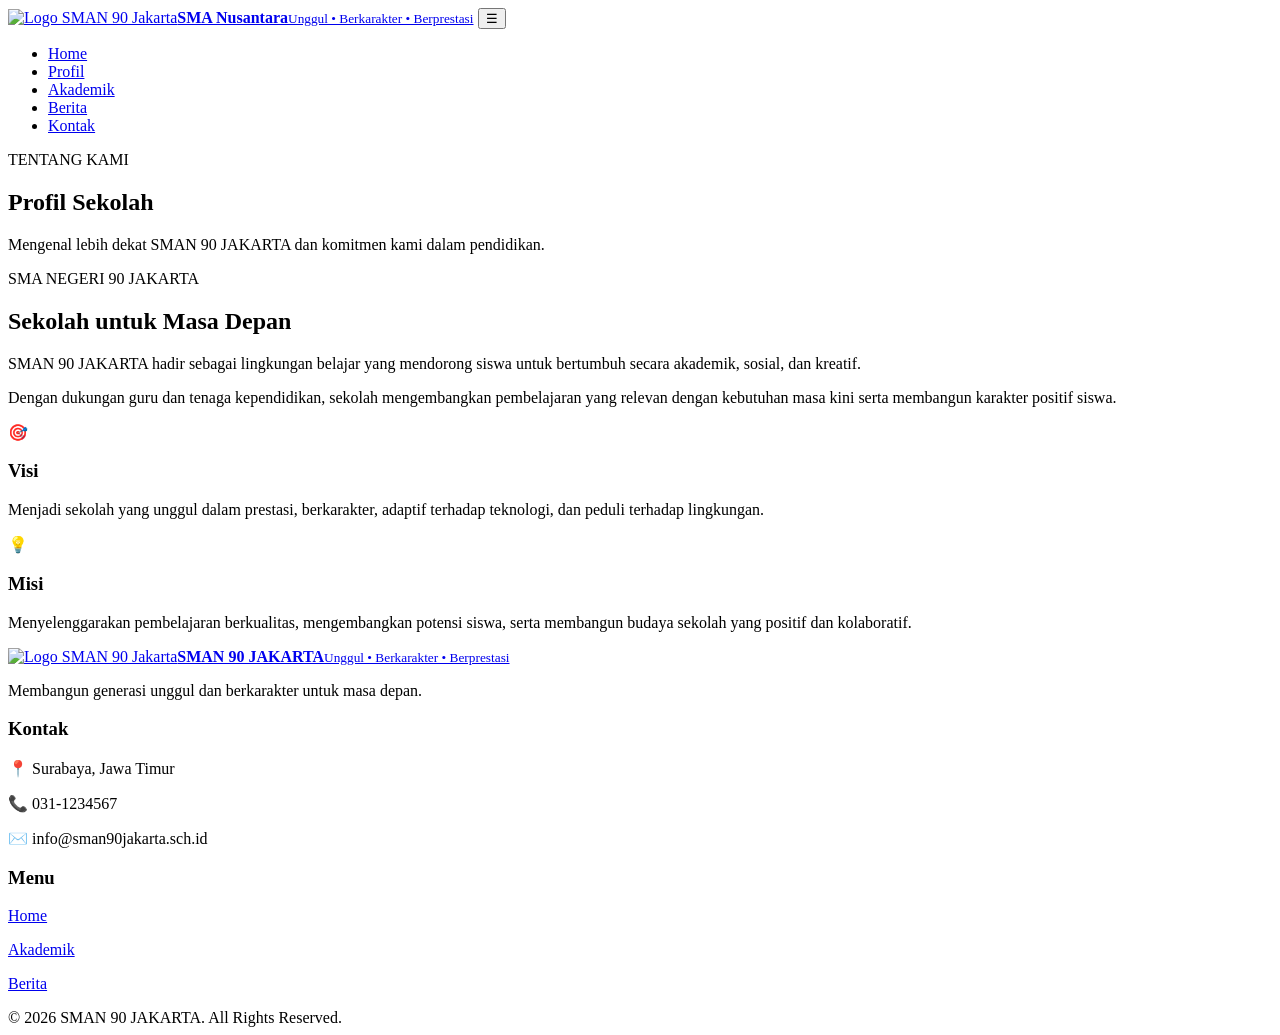
==== profil.html @ 4669dbe5 "Add files via upload" ====
<!DOCTYPE html>
<html lang="id">
<head>
  <meta charset="UTF-8">
  <meta name="viewport" content="width=device-width, initial-scale=1.0">
  <title>Profil | SMA NEGERI 90 JAKARTA</title>
  <link rel="stylesheet" href="css/style.css">
</head>
<body>

<header class="header">
  <nav class="navbar container">
    <a href="index.html" class="brand"><img class="brand-logo" src="images/LOGO.jpeg" alt="Logo SMAN 90 Jakarta"><span><strong>SMA Nusantara</strong><small>Unggul • Berkarakter • Berprestasi</small></span></a>
    <button class="menu-toggle" id="menuToggle">☰</button>
    <ul class="nav-menu" id="navMenu">
      <li><a href="index.html">Home</a></li>
      <li><a class="active" href="profil.html">Profil</a></li>
      <li><a href="index.html#akademik">Akademik</a></li>
      <li><a href="index.html#berita">Berita</a></li>
      <li><a href="index.html#kontak">Kontak</a></li>
    </ul>
  </nav>
</header>

<section class="page-hero">
  <div class="container">
    <p class="eyebrow light">TENTANG KAMI</p>
    <h1>Profil Sekolah</h1>
    <p>Mengenal lebih dekat SMAN 90 JAKARTA dan komitmen kami dalam pendidikan.</p>
  </div>
</section>

<section class="section">
  <div class="container about-grid">
    <div>
      <p class="eyebrow">SMA NEGERI 90 JAKARTA</p>
      <h2>Sekolah untuk <span>Masa Depan</span></h2>
      <p class="lead">SMAN 90 JAKARTA hadir sebagai lingkungan belajar yang mendorong siswa untuk bertumbuh secara akademik, sosial, dan kreatif.</p>
      <p>Dengan dukungan guru dan tenaga kependidikan, sekolah mengembangkan pembelajaran yang relevan dengan kebutuhan masa kini serta membangun karakter positif siswa.</p>
    </div>
    <div class="school-illustration compact">
      <div class="sun"></div><div class="cloud cloud-1"></div><div class="building"><div class="roof"></div><div class="building-body"><div class="window-row"><i></i><i></i><i></i><i></i><i></i></div><div class="door"></div></div></div><div class="ground"></div>
    </div>
  </div>
</section>

<section class="section soft">
  <div class="container vision-grid">
    <div class="info-panel"><div class="card-icon blue">🎯</div><h3>Visi</h3><p>Menjadi sekolah yang unggul dalam prestasi, berkarakter, adaptif terhadap teknologi, dan peduli terhadap lingkungan.</p></div>
    <div class="info-panel"><div class="card-icon green">💡</div><h3>Misi</h3><p>Menyelenggarakan pembelajaran berkualitas, mengembangkan potensi siswa, serta membangun budaya sekolah yang positif dan kolaboratif.</p></div>
  </div>
</section>

<footer id="kontak">
  <div class="container footer-grid">
    <div><a href="index.html" class="brand footer-brand"><img class="brand-logo" src="images/OIP.jpeg" alt="Logo SMAN 90 Jakarta"><span><strong>SMAN 90 JAKARTA</strong><small>Unggul • Berkarakter • Berprestasi</small></span></a><p>Membangun generasi unggul dan berkarakter untuk masa depan.</p></div>
    <div><h3>Kontak</h3><p>📍 Surabaya, Jawa Timur</p><p>📞 031-1234567</p><p>✉️ info@sman90jakarta.sch.id</p></div>
    <div><h3>Menu</h3><p><a href="index.html">Home</a></p><p><a href="index.html#akademik">Akademik</a></p><p><a href="index.html#berita">Berita</a></p></div>
  </div>
  <div class="copyright">© 2026 SMAN 90 JAKARTA. All Rights Reserved.</div>
</footer>

<script src="js/script.js"></script>
</body>
</html>
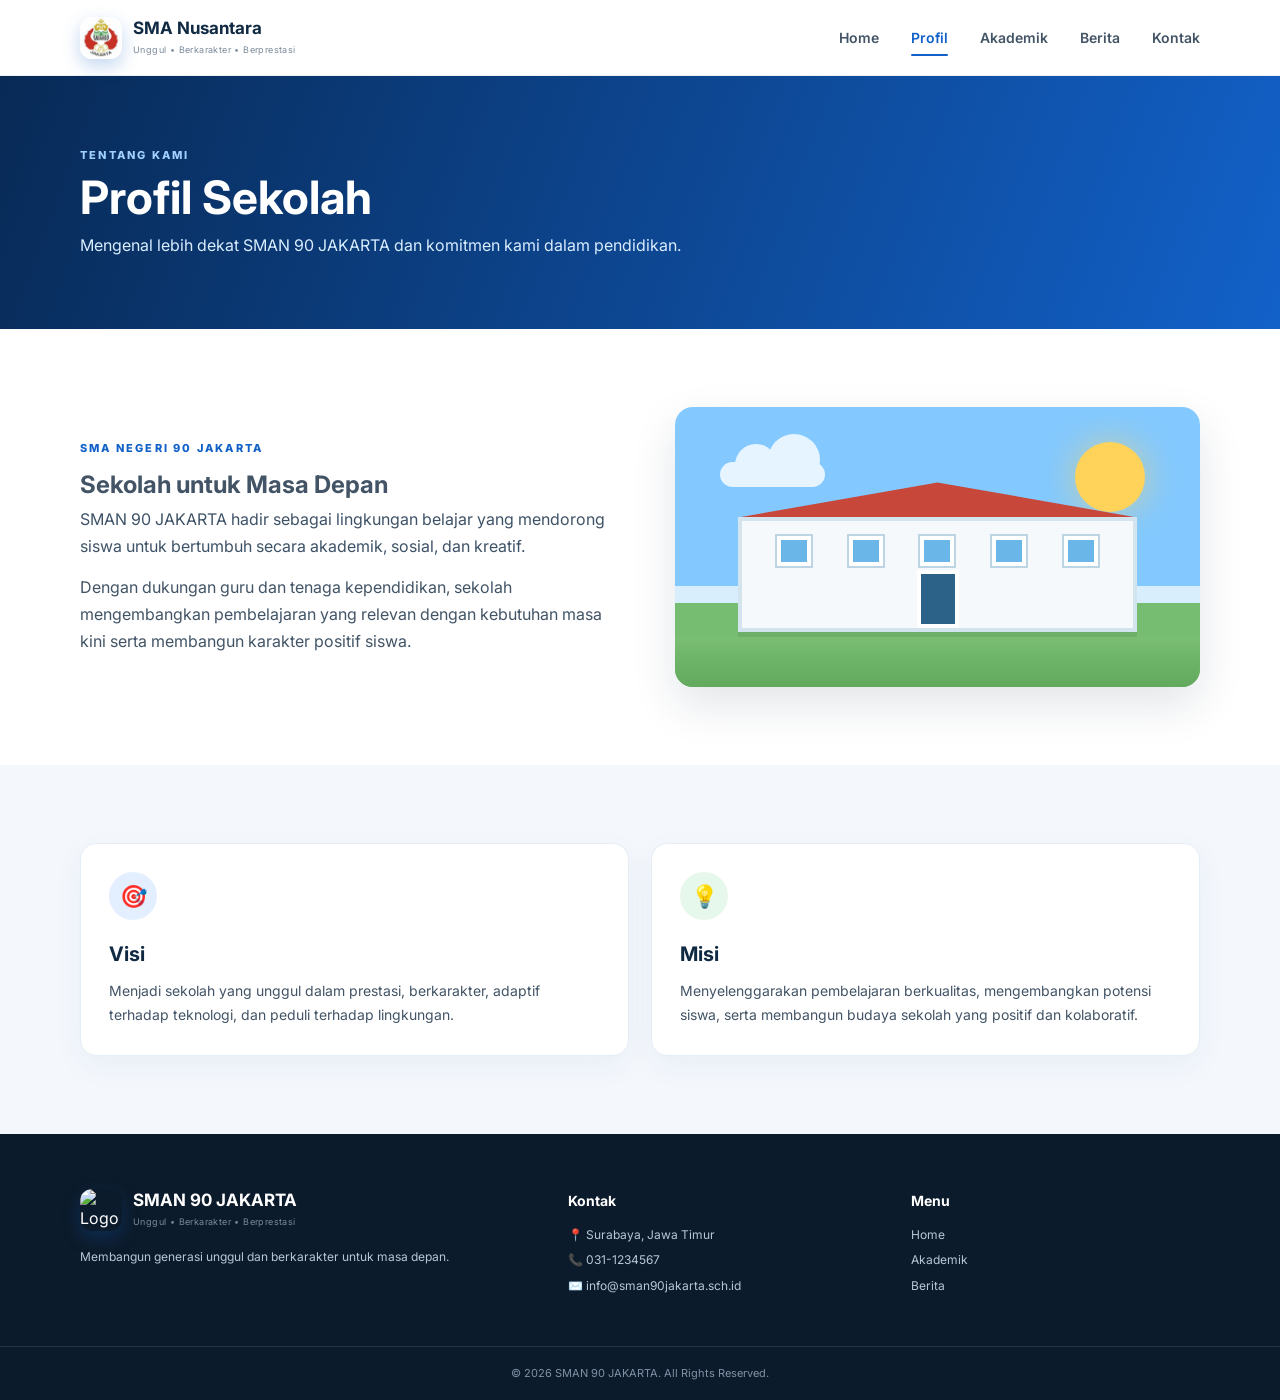
==== commit 68eb6759: "Update profil.html" ====
--- a/profil.html
+++ b/profil.html
@@ -4,13 +4,13 @@
   <meta charset="UTF-8">
   <meta name="viewport" content="width=device-width, initial-scale=1.0">
   <title>Profil | SMA NEGERI 90 JAKARTA</title>
-  <link rel="stylesheet" href="css/style.css">
+  <link rel="stylesheet" href="style.css">
 </head>
 <body>
 
 <header class="header">
   <nav class="navbar container">
-    <a href="index.html" class="brand"><img class="brand-logo" src="images/LOGO.jpeg" alt="Logo SMAN 90 Jakarta"><span><strong>SMA Nusantara</strong><small>Unggul • Berkarakter • Berprestasi</small></span></a>
+    <a href="index.html" class="brand"><img class="brand-logo" img src="LOGO.jpeg" alt="Logo SMAN 90 Jakarta"><span><strong>SMA Nusantara</strong><small>Unggul • Berkarakter • Berprestasi</small></span></a>
     <button class="menu-toggle" id="menuToggle">☰</button>
     <ul class="nav-menu" id="navMenu">
       <li><a href="index.html">Home</a></li>
@@ -60,6 +60,6 @@
   <div class="copyright">© 2026 SMAN 90 JAKARTA. All Rights Reserved.</div>
 </footer>
 
-<script src="js/script.js"></script>
+<script src="script.js"></script>
 </body>
 </html>
--- a/style.css
+++ b/style.css
@@ -0,0 +1,83 @@
+@import url('https://fonts.googleapis.com/css2?family=Inter:wght@400;500;600;700;800&display=swap');
+
+:root{--blue:#1261c9;--dark:#102a43;--text:#425466;--muted:#718096;--soft:#f4f8fd;--border:#e5edf5;--white:#fff}
+*{margin:0;padding:0;box-sizing:border-box}
+html{scroll-behavior:smooth}
+body{font-family:'Inter',Arial,sans-serif;color:var(--text);line-height:1.7;background:#fff}
+a{color:inherit}
+.container{width:min(1120px,calc(100% - 40px));margin:auto}
+.header{height:76px;background:#fff;border-bottom:1px solid #edf1f5;position:sticky;top:0;z-index:1000}
+.navbar{height:76px;display:flex;align-items:center;justify-content:space-between}
+.brand{display:flex;align-items:center;gap:11px;text-decoration:none;color:var(--dark)}
+.brand-logo{width:42px;height:42px;border-radius:12px;object-fit:cover;display:block;box-shadow:0 7px 18px rgba(18,97,201,.25)}
+.brand strong{display:block;font-size:17px;line-height:1.1}
+.brand small{display:block;font-size:9px;color:#7b8a9a;letter-spacing:.4px;margin-top:4px}
+.nav-menu{display:flex;gap:32px;list-style:none;align-items:center}
+.nav-menu a{text-decoration:none;font-size:14px;font-weight:600;color:#425466;padding:27px 0;position:relative}
+.nav-menu a:hover,.nav-menu a.active{color:var(--blue)}
+.nav-menu a.active:after{content:'';position:absolute;left:0;right:0;bottom:17px;height:2px;background:var(--blue);border-radius:2px}
+.menu-toggle{display:none;border:0;background:transparent;font-size:26px;color:var(--dark);cursor:pointer}
+
+.hero{min-height:520px;position:relative;display:flex;align-items:center;overflow:hidden;background:linear-gradient(110deg,#071f42 0%,#0c4e9c 50%,#8ec5f7 100%)}
+.hero:after{content:'';position:absolute;right:-80px;bottom:-170px;width:720px;height:520px;border-radius:50%;background:rgba(255,255,255,.1);transform:rotate(-8deg)}
+.hero-overlay{position:absolute;inset:0;background:radial-gradient(circle at 80% 35%,rgba(255,255,255,.22),transparent 28%),linear-gradient(90deg,rgba(2,18,42,.28),transparent)}
+.hero-content{position:relative;z-index:2;display:flex;align-items:center;justify-content:space-between;gap:40px}
+.hero-copy{max-width:650px;color:#fff}
+.eyebrow{font-size:11px;font-weight:800;letter-spacing:2.2px;color:var(--blue);margin-bottom:7px}
+.eyebrow.light{color:#9fd0ff}
+.hero h1{font-size:62px;line-height:1.05;letter-spacing:-2px;margin:8px 0 18px;color:#fff}
+.hero h1 span{color:#68b7ff}
+.hero-text{font-size:18px;max-width:610px;color:#eaf4ff;margin-bottom:28px}
+.hero-actions{display:flex;gap:12px;flex-wrap:wrap}
+.btn{display:inline-flex;align-items:center;gap:14px;padding:12px 20px;border-radius:9px;text-decoration:none;font-size:13px;font-weight:700;transition:.2s}
+.btn-primary{background:#1683f7;color:#fff;box-shadow:0 9px 25px rgba(0,0,0,.18)}
+.btn-primary:hover{transform:translateY(-2px);background:#0e74df}
+.btn-ghost{border:1px solid rgba(255,255,255,.45);color:#fff;background:rgba(255,255,255,.08)}
+.hero-card{width:230px;padding:22px;border:1px solid rgba(255,255,255,.25);border-radius:18px;background:rgba(255,255,255,.12);backdrop-filter:blur(10px);color:#fff}
+.hero-card .mini-icon{font-size:30px;margin-bottom:8px}
+.hero-card strong{display:block;font-size:25px}
+.hero-card span{display:block;font-size:12px;color:#e7f3ff}
+
+.section{padding:78px 0}
+.about-grid{display:grid;grid-template-columns:1fr 1fr;gap:70px;align-items:center}
+.about h2,.section-heading h2{font-size:36px;line-height:1.2;color:var(--dark);letter-spacing:-1px;margin-bottom:18px}
+.about h2 span{color:var(--blue)}
+.lead{font-size:16px;color:#3e5267;margin-bottom:14px}
+.text-link{display:inline-block;color:var(--blue);text-decoration:none;font-weight:700;font-size:13px;margin-top:18px}
+.text-link span{margin-left:7px}
+.school-illustration{height:320px;border-radius:18px;overflow:hidden;position:relative;background:linear-gradient(#83c9ff 0 64%,#d8eefc 64% 70%,#76bd72 70% 100%);box-shadow:0 18px 45px rgba(16,42,67,.12)}
+.school-illustration.compact{height:280px}
+.sun{position:absolute;width:70px;height:70px;border-radius:50%;background:#ffd35a;right:55px;top:35px;box-shadow:0 0 35px rgba(255,211,90,.55)}
+.cloud{position:absolute;width:105px;height:25px;background:#fff;border-radius:30px;opacity:.8}
+.cloud:before,.cloud:after{content:'';position:absolute;background:#fff;border-radius:50%}
+.cloud:before{width:42px;height:42px;left:15px;top:-18px}.cloud:after{width:52px;height:52px;left:48px;top:-28px}
+.cloud-1{left:45px;top:55px}.cloud-2{right:115px;top:105px;transform:scale(.7)}
+.building{position:absolute;left:12%;right:12%;bottom:55px;height:150px}
+.roof{height:35px;background:#c7473b;clip-path:polygon(50% 0,100% 100%,0 100%);filter:drop-shadow(0 5px 0 rgba(112,47,38,.2))}
+.building-body{height:115px;background:#f5f9fc;border:4px solid #d4e4ee;position:relative;box-shadow:0 9px 0 rgba(0,0,0,.08)}
+.window-row{display:flex;justify-content:space-around;gap:7px;padding:15px 20px}.window-row i{display:block;width:34px;height:30px;background:#6bb6e8;border:4px solid #fff;box-shadow:0 0 0 2px #bdd4e3}.window-row.bottom{padding-top:7px}
+.door{position:absolute;width:42px;height:58px;background:#2d6288;bottom:0;left:50%;transform:translateX(-50%);border:4px solid #fff}
+.tree{position:absolute;width:58px;height:90px;bottom:45px;background:#2e8a55;border-radius:55% 55% 35% 35%;box-shadow:inset -8px 0 rgba(0,0,0,.08)}.tree:after{content:'';position:absolute;width:9px;height:55px;background:#765238;left:24px;top:65px}.tree-left{left:6%}.tree-right{right:5%;transform:scale(1.15)}
+.ground{position:absolute;bottom:0;left:0;right:0;height:50px;background:linear-gradient(#79be72,#61a95d)}
+
+.stats{background:#f2f8fe;border-top:1px solid #e4eff9;border-bottom:1px solid #e4eff9}
+.stats-grid{display:grid;grid-template-columns:repeat(4,1fr);padding:26px 0}
+.stat{text-align:center;border-right:1px solid #d8e5f1}.stat:last-child{border-right:0}
+.stat-icon{display:block;font-size:25px;margin-bottom:4px}.stat strong{display:block;color:var(--dark);font-size:26px;line-height:1.2}.stat small{color:#60758a;font-size:12px}
+
+.soft{background:var(--soft)}
+.section-heading{text-align:center;max-width:680px;margin:0 auto 42px}.section-heading>p:not(.eyebrow){font-size:14px;color:#6c7f91}.cards{display:grid;grid-template-columns:repeat(3,1fr);gap:20px}.card,.info-panel{background:#fff;border:1px solid var(--border);border-radius:16px;padding:28px;box-shadow:0 10px 30px rgba(20,60,100,.05)}.card-icon{width:48px;height:48px;border-radius:50%;display:grid;place-items:center;font-size:22px;margin-bottom:17px}.card-icon.blue{background:#e3efff}.card-icon.green{background:#e6f7ec}.card-icon.orange{background:#fff0d8}.card h3{color:var(--dark);font-size:17px;margin-bottom:8px}.card p{font-size:13px;color:#6a7c8f}
+
+.row-heading{display:flex;justify-content:space-between;align-items:end;text-align:left;max-width:none;margin-bottom:30px}.row-heading h2{margin-bottom:0}
+.news-grid{display:grid;grid-template-columns:repeat(3,1fr);gap:20px}.news-card{overflow:hidden;border:1px solid var(--border);border-radius:15px;background:#fff}.news-image{height:170px;position:relative;display:flex;align-items:end;padding:18px;background-size:cover}.news-image:before{content:'';position:absolute;inset:0;background:linear-gradient(transparent,rgba(0,0,0,.45))}.news-image span{position:relative;color:#fff;font-size:10px;font-weight:800;letter-spacing:1.5px}.image-one{background:linear-gradient(135deg,#1261c9,#68b7ff)}.image-two{background:linear-gradient(135deg,#147d54,#8ad69b)}.image-three{background:linear-gradient(135deg,#c77a12,#ffd26a)}
+.news-body{padding:20px}.news-body small{color:#8392a2;font-size:11px}.news-body h3{color:var(--dark);font-size:16px;line-height:1.4;margin:8px 0}.news-body p{font-size:12px;color:#718096}.news-body a{display:inline-block;margin-top:14px;color:var(--blue);font-size:12px;font-weight:700;text-decoration:none}
+
+.page-hero{padding:70px 0;background:linear-gradient(110deg,#082a56,#1261c9);color:#fff}.page-hero h1{font-size:46px;line-height:1.1;margin:5px 0 10px}.page-hero p:last-child{color:#d9edff;max-width:650px}.vision-grid{display:grid;grid-template-columns:1fr 1fr;gap:22px}.info-panel h3{font-size:20px;color:var(--dark);margin-bottom:8px}.info-panel p{font-size:14px}
+
+footer{background:#0c1b2b;color:#b8c7d6;padding-top:55px}.footer-grid{display:grid;grid-template-columns:1.5fr 1fr 1fr;gap:55px;padding-bottom:45px}.footer-brand{color:#fff;margin-bottom:16px}.footer-grid h3{color:#fff;font-size:14px;margin-bottom:12px}.footer-grid p{font-size:12px;margin:5px 0}.footer-grid a{text-decoration:none}.copyright{border-top:1px solid rgba(255,255,255,.1);text-align:center;padding:17px;font-size:11px;color:#7f91a5}
+
+@media(max-width:800px){
+  .header,.navbar{height:68px}.nav-menu{display:none;position:absolute;left:0;right:0;top:68px;background:#fff;padding:10px 20px;border-bottom:1px solid var(--border);box-shadow:0 12px 25px rgba(0,0,0,.08);flex-direction:column;gap:0;align-items:stretch}.nav-menu.show{display:flex}.nav-menu li{border-bottom:1px solid #f0f3f6}.nav-menu a{display:block;padding:13px 0}.nav-menu a.active:after{display:none}.menu-toggle{display:block}
+  .hero{min-height:590px}.hero-content{align-items:flex-start;flex-direction:column;padding-top:70px}.hero h1{font-size:48px}.hero-card{width:100%;max-width:330px}.about-grid{grid-template-columns:1fr;gap:35px}.stats-grid{grid-template-columns:1fr 1fr;gap:22px}.stat{border-right:0}.cards,.news-grid,.vision-grid{grid-template-columns:1fr}.row-heading{align-items:flex-start;gap:15px;flex-direction:column}.footer-grid{grid-template-columns:1fr;gap:28px}
+}
+@media(max-width:450px){.container{width:min(100% - 28px,1120px)}.hero h1{font-size:40px}.hero-text{font-size:15px}.section{padding:58px 0}.about h2,.section-heading h2{font-size:29px}.stats strong{font-size:23px}}
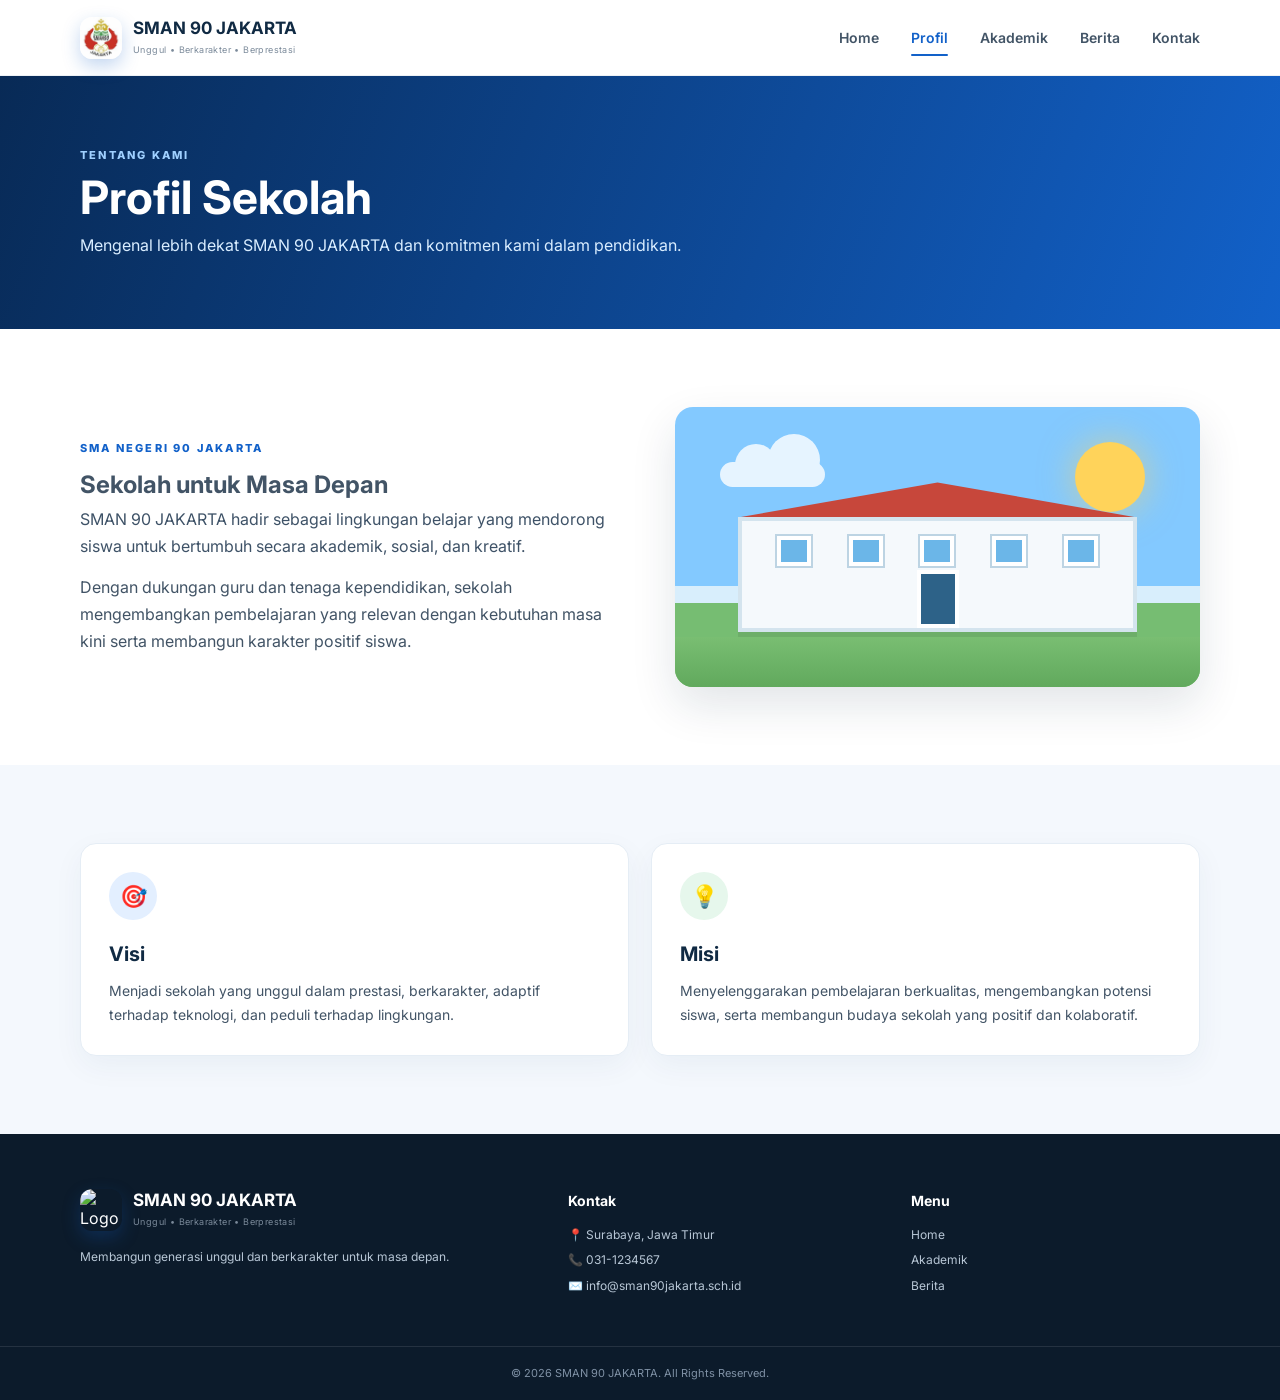
==== commit 0c9166b9: "Update profil.html" ====
--- a/profil.html
+++ b/profil.html
@@ -10,7 +10,7 @@
 
 <header class="header">
   <nav class="navbar container">
-    <a href="index.html" class="brand"><img class="brand-logo" img src="LOGO.jpeg" alt="Logo SMAN 90 Jakarta"><span><strong>SMA Nusantara</strong><small>Unggul • Berkarakter • Berprestasi</small></span></a>
+    <a href="index.html" class="brand"><img class="brand-logo" img src="LOGO.jpeg" alt="Logo SMAN 90 Jakarta"><span><strong>SMAN 90 JAKARTA</strong><small>Unggul • Berkarakter • Berprestasi</small></span></a>
     <button class="menu-toggle" id="menuToggle">☰</button>
     <ul class="nav-menu" id="navMenu">
       <li><a href="index.html">Home</a></li>
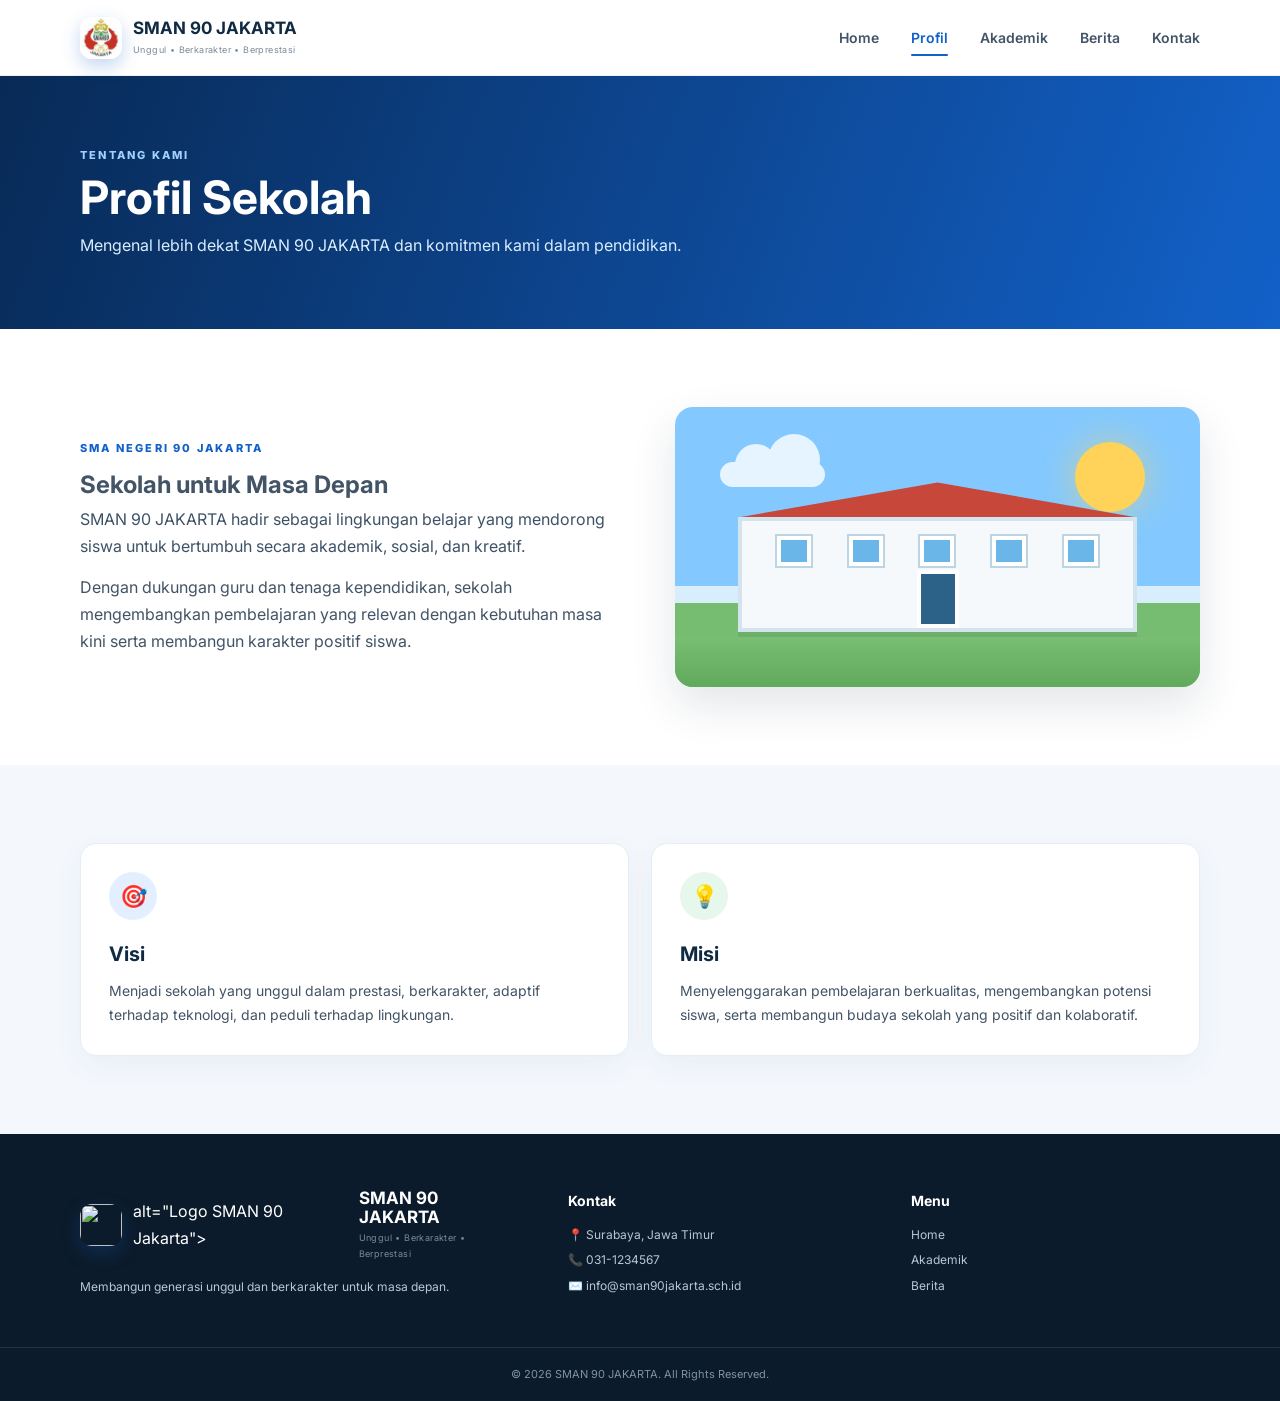
==== commit 78548107: "Update profil.html" ====
--- a/profil.html
+++ b/profil.html
@@ -53,7 +53,7 @@
 
 <footer id="kontak">
   <div class="container footer-grid">
-    <div><a href="index.html" class="brand footer-brand"><img class="brand-logo" src="images/OIP.jpeg" alt="Logo SMAN 90 Jakarta"><span><strong>SMAN 90 JAKARTA</strong><small>Unggul • Berkarakter • Berprestasi</small></span></a><p>Membangun generasi unggul dan berkarakter untuk masa depan.</p></div>
+    <div><a href="index.html" class="brand footer-brand"><img class="brand-logo" <img src="logo.jpeg"> alt="Logo SMAN 90 Jakarta"><span><strong>SMAN 90 JAKARTA</strong><small>Unggul • Berkarakter • Berprestasi</small></span></a><p>Membangun generasi unggul dan berkarakter untuk masa depan.</p></div>
     <div><h3>Kontak</h3><p>📍 Surabaya, Jawa Timur</p><p>📞 031-1234567</p><p>✉️ info@sman90jakarta.sch.id</p></div>
     <div><h3>Menu</h3><p><a href="index.html">Home</a></p><p><a href="index.html#akademik">Akademik</a></p><p><a href="index.html#berita">Berita</a></p></div>
   </div>
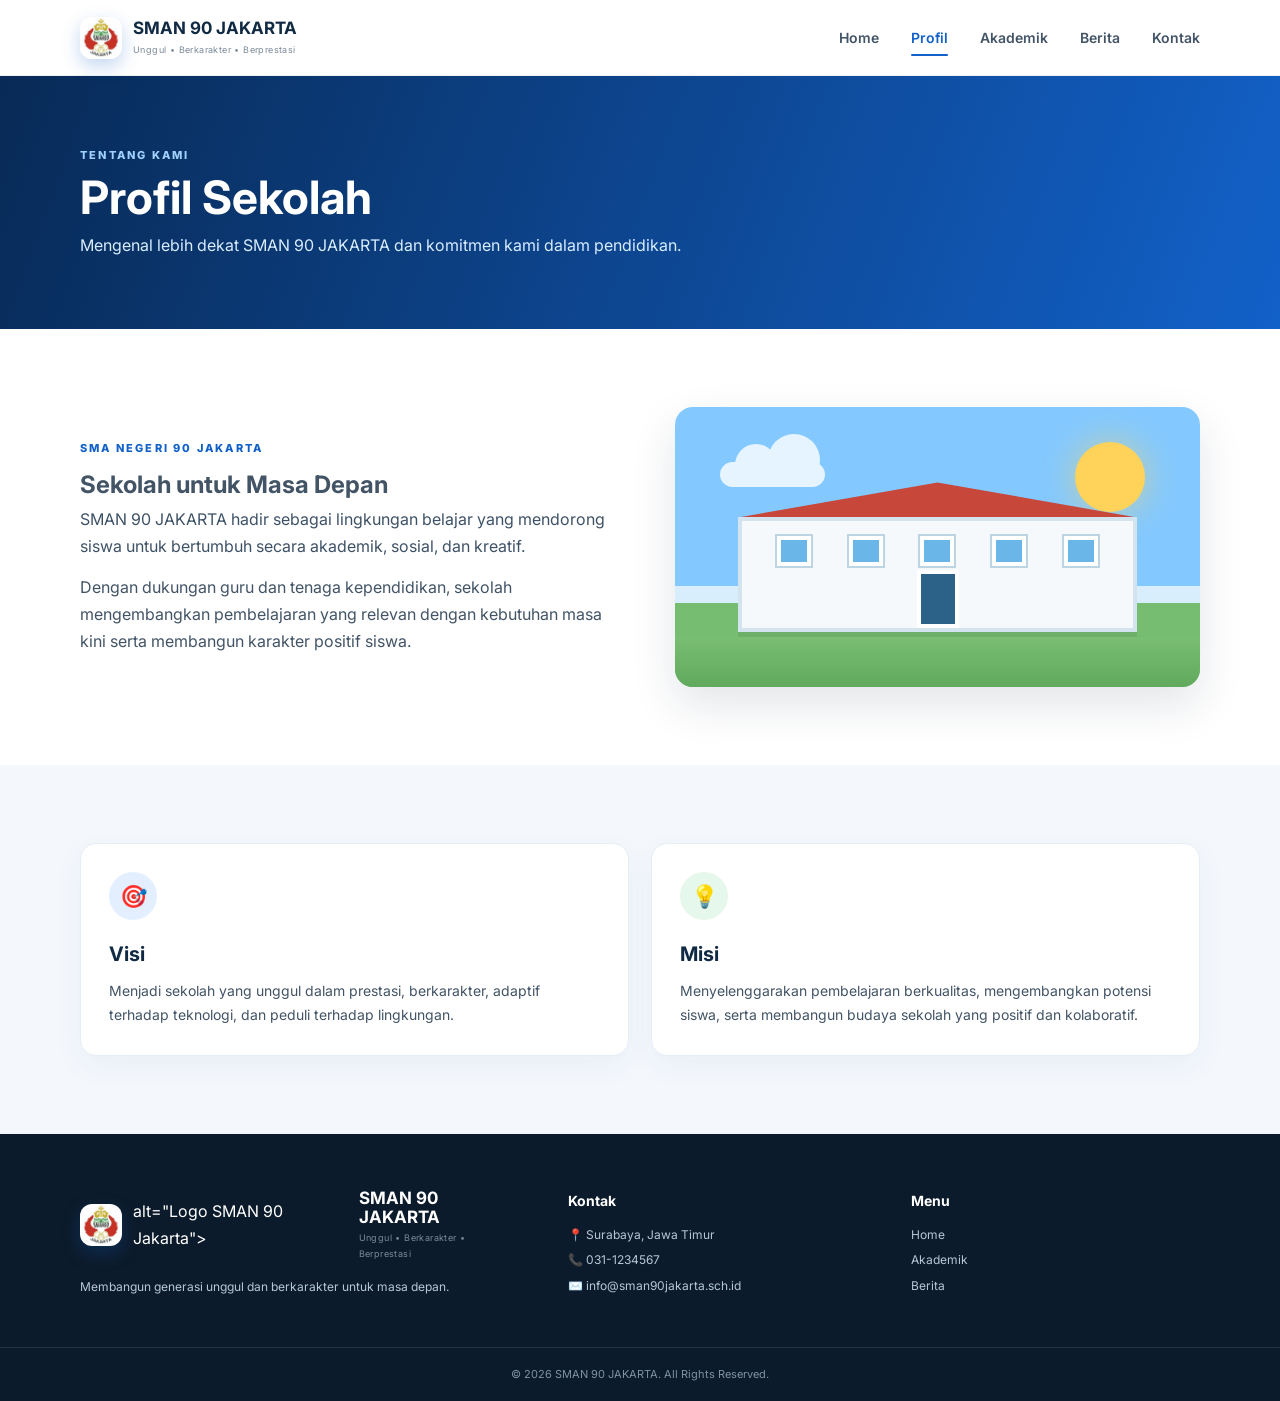
==== commit 4bdca97f: "Update profil.html" ====
--- a/profil.html
+++ b/profil.html
@@ -53,7 +53,7 @@
 
 <footer id="kontak">
   <div class="container footer-grid">
-    <div><a href="index.html" class="brand footer-brand"><img class="brand-logo" <img src="logo.jpeg"> alt="Logo SMAN 90 Jakarta"><span><strong>SMAN 90 JAKARTA</strong><small>Unggul • Berkarakter • Berprestasi</small></span></a><p>Membangun generasi unggul dan berkarakter untuk masa depan.</p></div>
+    <div><a href="index.html" class="brand footer-brand"><img class="brand-logo" <img src="LOGO.jpeg"> alt="Logo SMAN 90 Jakarta"><span><strong>SMAN 90 JAKARTA</strong><small>Unggul • Berkarakter • Berprestasi</small></span></a><p>Membangun generasi unggul dan berkarakter untuk masa depan.</p></div>
     <div><h3>Kontak</h3><p>📍 Surabaya, Jawa Timur</p><p>📞 031-1234567</p><p>✉️ info@sman90jakarta.sch.id</p></div>
     <div><h3>Menu</h3><p><a href="index.html">Home</a></p><p><a href="index.html#akademik">Akademik</a></p><p><a href="index.html#berita">Berita</a></p></div>
   </div>
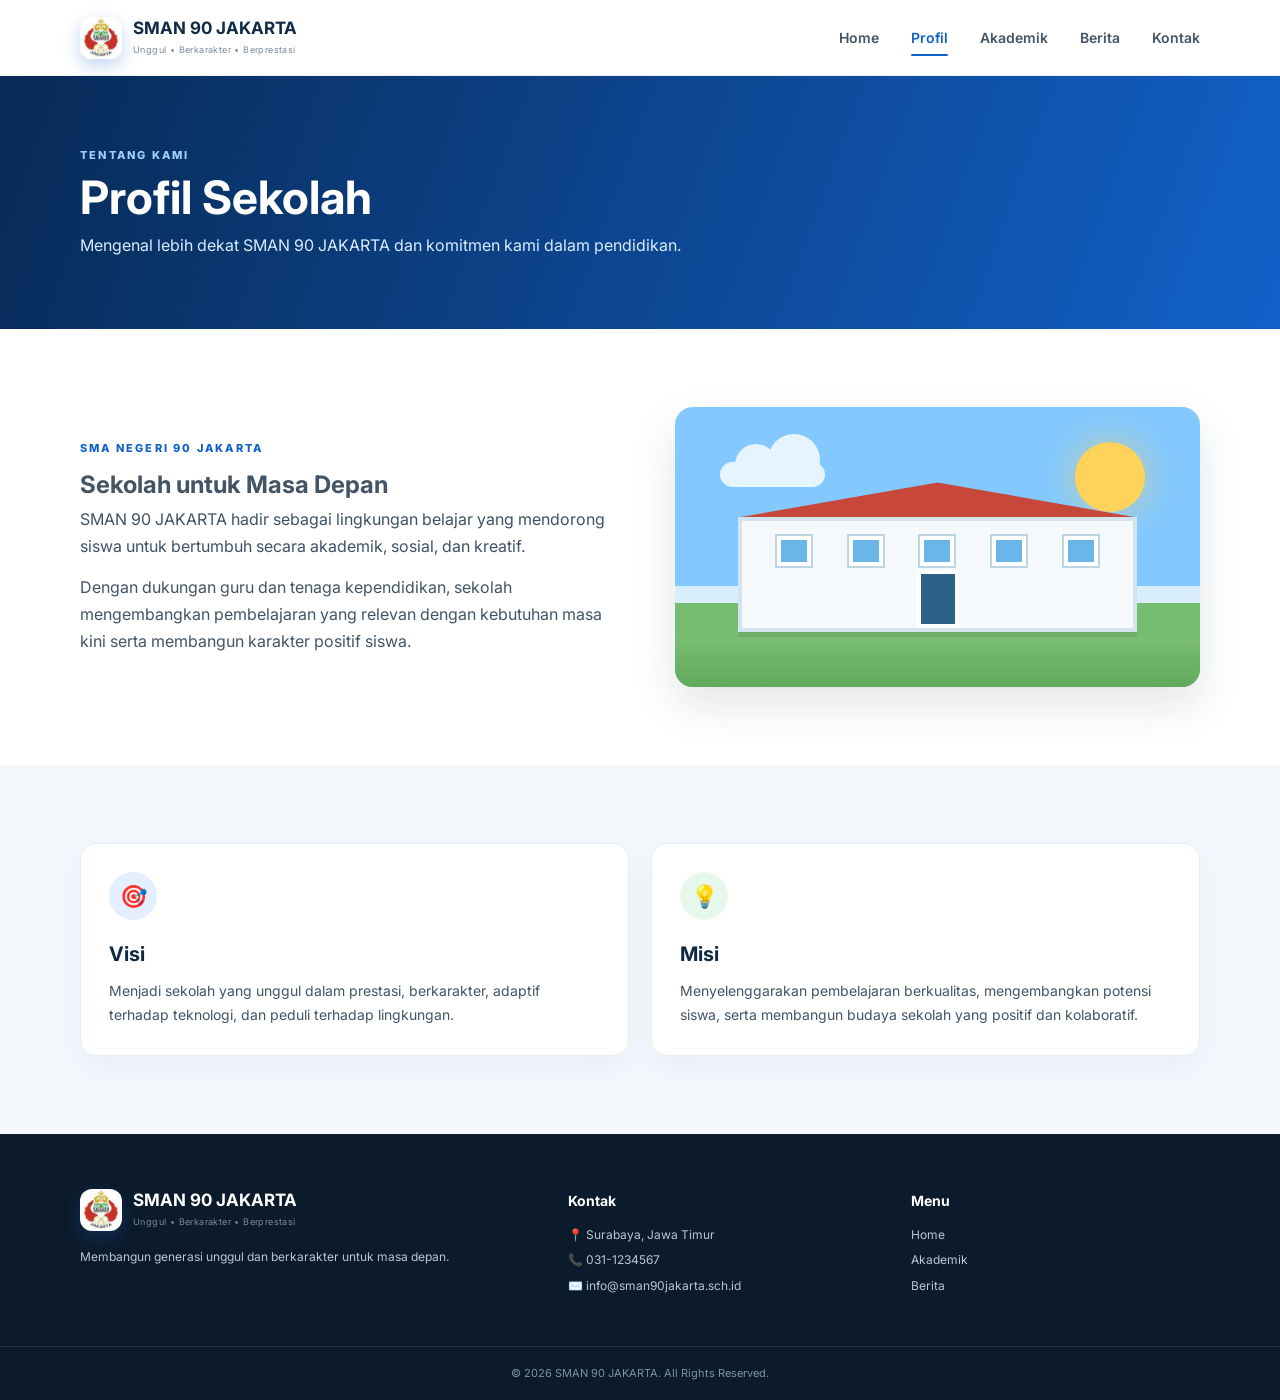
==== commit 2313ec63: "Update profil.html" ====
--- a/profil.html
+++ b/profil.html
@@ -53,7 +53,7 @@
 
 <footer id="kontak">
   <div class="container footer-grid">
-    <div><a href="index.html" class="brand footer-brand"><img class="brand-logo" <img src="LOGO.jpeg"> alt="Logo SMAN 90 Jakarta"><span><strong>SMAN 90 JAKARTA</strong><small>Unggul • Berkarakter • Berprestasi</small></span></a><p>Membangun generasi unggul dan berkarakter untuk masa depan.</p></div>
+    <div><a href="index.html" class="brand footer-brand"><img class="brand-logo" img src="LOGO.jpeg" alt="Logo SMAN 90 Jakarta"><span><strong>SMAN 90 JAKARTA</strong><small>Unggul • Berkarakter • Berprestasi</small></span></a><p>Membangun generasi unggul dan berkarakter untuk masa depan.</p></div>
     <div><h3>Kontak</h3><p>📍 Surabaya, Jawa Timur</p><p>📞 031-1234567</p><p>✉️ info@sman90jakarta.sch.id</p></div>
     <div><h3>Menu</h3><p><a href="index.html">Home</a></p><p><a href="index.html#akademik">Akademik</a></p><p><a href="index.html#berita">Berita</a></p></div>
   </div>
